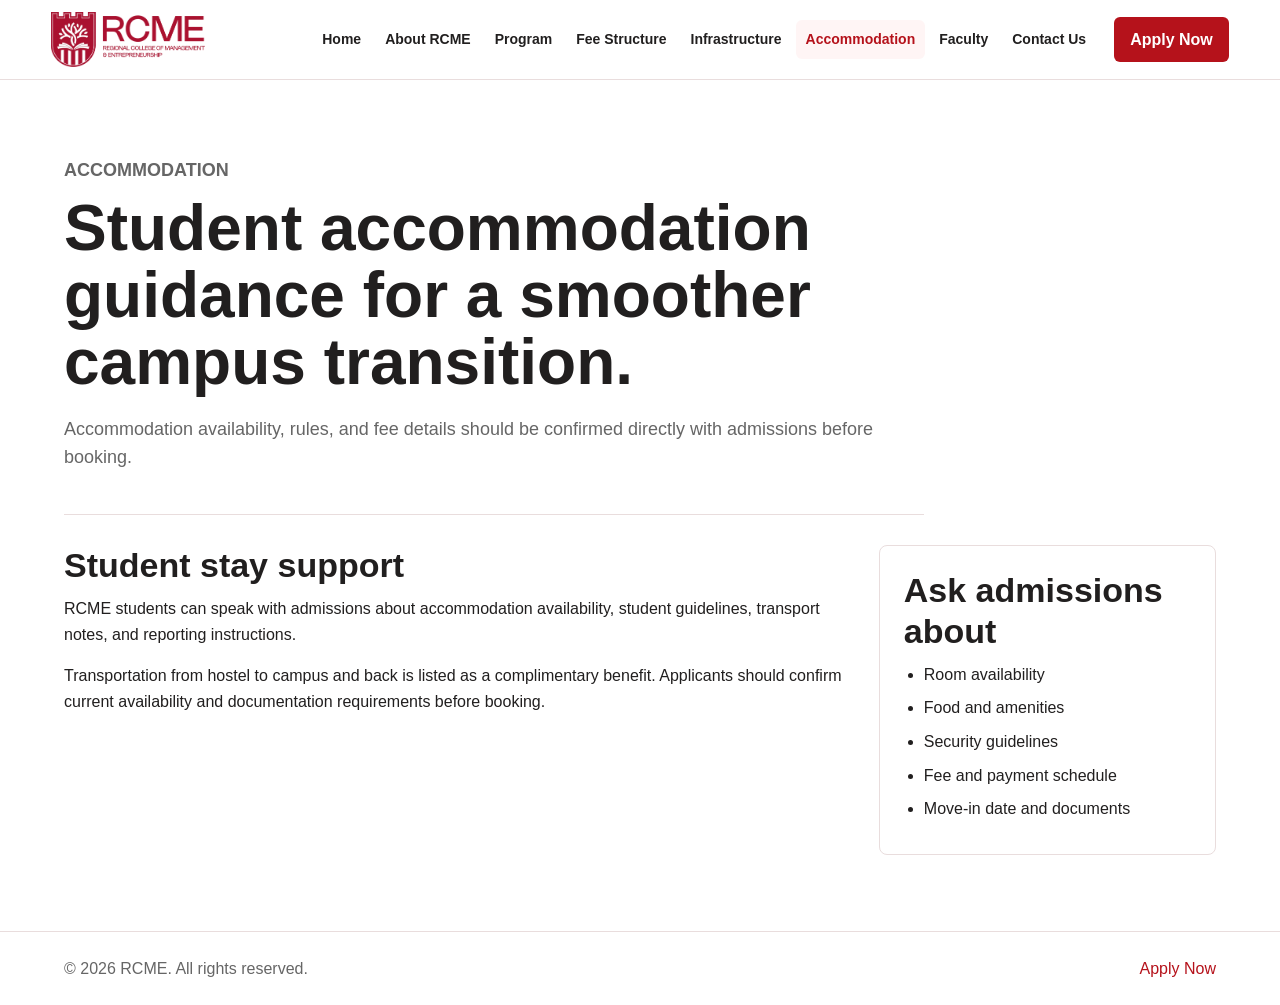
==== accommodation.html @ aa35186c "Build RCME static website" ====
<!doctype html>
<html lang="en">
<head>
  <meta charset="utf-8">
  <meta name="viewport" content="width=device-width, initial-scale=1">
  <title>Accommodation | RCME</title>
  <meta name="description" content="RCME accommodation information for students.">
  <link rel="stylesheet" href="css/styles.css">
</head>
<body>
  <header class="site-header">
    <a class="brand" href="index.html" aria-label="RCME home">
      <img src="assets/rcme_primary_red_transparent.png" alt="RCME logo">
    </a>
    <button class="nav-toggle" type="button" aria-expanded="false" aria-controls="site-nav">Menu</button>
    <nav class="site-nav" id="site-nav" aria-label="Primary navigation">
      <a href="index.html">Home</a>
      <a href="about.html">About RCME</a>
      <a href="program.html">Program</a>
      <a href="fee-structure.html">Fee Structure</a>
      <a href="infra.html">Infrastructure</a>
      <a href="accommodation.html" aria-current="page">Accommodation</a>
      <a href="faculty-domestic.html">Faculty</a>
      <a href="contact.html">Contact Us</a>
    </nav>
    <a class="apply-link" href="https://apply.rcmb.in">Apply Now</a>
  </header>

  <main class="page">
    <section class="page-hero">
      <p class="eyebrow">Accommodation</p>
      <h1>Student accommodation guidance for a smoother campus transition.</h1>
      <p>Accommodation availability, rules, and fee details should be confirmed directly with admissions before booking.</p>
    </section>

    <section class="content-grid">
      <article>
        <h2>Student stay support</h2>
        <p>RCME students can speak with admissions about accommodation availability, student guidelines, transport notes, and reporting instructions.</p>
        <p>Transportation from hostel to campus and back is listed as a complimentary benefit. Applicants should confirm current availability and documentation requirements before booking.</p>
      </article>
      <aside class="info-panel">
        <h2>Ask admissions about</h2>
        <ul class="check-list">
          <li>Room availability</li>
          <li>Food and amenities</li>
          <li>Security guidelines</li>
          <li>Fee and payment schedule</li>
          <li>Move-in date and documents</li>
        </ul>
      </aside>
    </section>
  </main>

  <footer class="site-footer">
    <p>&copy; 2026 RCME. All rights reserved.</p>
    <a href="https://apply.rcmb.in">Apply Now</a>
  </footer>

  <script src="js/main.js"></script>
</body>
</html>
---- css/styles.css ----
:root {
  --red: #b5121b;
  --red-dark: #7f0d14;
  --ink: #211f1f;
  --muted: #666;
  --line: #e9dddd;
  --soft: #fff5f5;
  --white: #fff;
}

* {
  box-sizing: border-box;
}

body {
  margin: 0;
  color: var(--ink);
  background: var(--white);
  font-family: Arial, Helvetica, sans-serif;
  line-height: 1.6;
}

img {
  display: block;
  max-width: 100%;
}

a {
  color: var(--red);
  text-decoration: none;
}

a:hover {
  color: var(--red-dark);
}

.site-header {
  position: sticky;
  top: 0;
  z-index: 10;
  display: flex;
  align-items: center;
  gap: 18px;
  min-height: 76px;
  padding: 12px clamp(18px, 4vw, 56px);
  border-bottom: 1px solid var(--line);
  background: rgba(255, 255, 255, 0.96);
}

.brand {
  flex: 0 0 auto;
}

.brand img {
  width: 154px;
  height: auto;
}

.site-nav {
  display: flex;
  align-items: center;
  gap: 4px;
  margin-left: auto;
}

.site-nav a {
  padding: 8px 10px;
  border-radius: 6px;
  color: var(--ink);
  font-size: 14px;
  font-weight: 700;
}

.site-nav a:hover,
.site-nav a[aria-current="page"] {
  color: var(--red);
  background: var(--soft);
}

.apply-link,
.button {
  display: inline-flex;
  align-items: center;
  justify-content: center;
  min-height: 42px;
  padding: 10px 16px;
  border-radius: 6px;
  font-weight: 700;
}

.apply-link,
.button.primary {
  color: var(--white);
  background: var(--red);
}

.apply-link:hover,
.button.primary:hover {
  color: var(--white);
  background: var(--red-dark);
}

.button.secondary {
  color: var(--red);
  border: 1px solid var(--red);
  background: var(--white);
}

.nav-toggle {
  display: none;
  min-height: 40px;
  padding: 8px 12px;
  border: 1px solid var(--line);
  border-radius: 6px;
  color: var(--red);
  background: var(--white);
  font-weight: 700;
}

.hero {
  display: grid;
  grid-template-columns: minmax(0, 1.3fr) minmax(220px, 0.7fr);
  gap: clamp(28px, 5vw, 72px);
  align-items: center;
  min-height: calc(100vh - 76px);
  padding: clamp(42px, 7vw, 92px) clamp(18px, 5vw, 76px);
  background: linear-gradient(120deg, #fff 0%, #fff 58%, var(--soft) 58%, var(--soft) 100%);
}

.hero-content {
  max-width: 780px;
}

.eyebrow {
  margin: 0 0 10px;
  color: var(--red);
  font-size: 13px;
  font-weight: 800;
  letter-spacing: 0;
  text-transform: uppercase;
}

h1,
h2,
h3,
p {
  margin-top: 0;
}

h1 {
  margin-bottom: 18px;
  font-size: clamp(36px, 6vw, 64px);
  line-height: 1.05;
}

h2 {
  margin-bottom: 10px;
  font-size: clamp(24px, 3vw, 34px);
  line-height: 1.2;
}

h3 {
  margin-bottom: 8px;
  font-size: 20px;
}

.hero p,
.page-hero p {
  color: var(--muted);
  font-size: 18px;
}

.hero-actions {
  display: flex;
  flex-wrap: wrap;
  gap: 12px;
  margin-top: 26px;
}

.hero-mark {
  display: grid;
  place-items: center;
}

.hero-mark img {
  width: min(320px, 70vw);
}

.section,
.page {
  padding: clamp(36px, 6vw, 76px) clamp(18px, 5vw, 76px);
}

.section-soft {
  background: var(--soft);
}

.compact-section {
  padding-right: 0;
  padding-left: 0;
}

.section-heading,
.page-hero {
  max-width: 860px;
  margin-bottom: 30px;
}

.page-hero {
  padding-bottom: 24px;
  border-bottom: 1px solid var(--line);
}

.feature-grid {
  display: grid;
  grid-template-columns: repeat(3, minmax(0, 1fr));
  gap: 18px;
}

.feature-card,
.info-panel,
.contact-panel,
.faculty-row {
  border: 1px solid var(--line);
  border-radius: 8px;
  background: var(--white);
}

.feature-card,
.info-panel {
  padding: 24px;
}

.feature-card p,
.info-panel p,
.faculty-row p,
.contact-panel p {
  color: var(--muted);
}

.content-grid {
  display: grid;
  grid-template-columns: minmax(0, 1.4fr) minmax(260px, 0.6fr);
  gap: 28px;
  align-items: start;
}

.check-list {
  margin: 0;
  padding-left: 20px;
}

.check-list li {
  margin-bottom: 8px;
}

.table-wrap {
  overflow-x: auto;
  border: 1px solid var(--line);
  border-radius: 8px;
}

table {
  width: 100%;
  border-collapse: collapse;
  min-width: 560px;
}

th,
td {
  padding: 16px;
  border-bottom: 1px solid var(--line);
  text-align: left;
}

th {
  color: var(--white);
  background: var(--red);
}

tr:last-child td {
  border-bottom: 0;
}

.faculty-list {
  display: grid;
  gap: 16px;
}

.contact-panel {
  display: grid;
  grid-template-columns: minmax(0, 1fr) auto;
  gap: 22px;
  align-items: center;
  padding: 24px;
}

.faculty-row {
  padding: 24px;
}

.text-link {
  font-weight: 800;
  white-space: nowrap;
}

.contact-details {
  min-width: min(320px, 100%);
  padding: 20px;
  border-radius: 8px;
  background: var(--soft);
}

.site-footer {
  display: flex;
  justify-content: space-between;
  gap: 16px;
  padding: 24px clamp(18px, 5vw, 76px);
  color: var(--muted);
  border-top: 1px solid var(--line);
}

.site-footer p {
  margin: 0;
}

@media (max-width: 1080px) {
  .site-header {
    align-items: flex-start;
    flex-wrap: wrap;
  }

  .nav-toggle {
    display: inline-flex;
    margin-left: auto;
  }

  .site-nav {
    display: none;
    flex-basis: 100%;
    flex-direction: column;
    align-items: stretch;
    order: 4;
    margin-left: 0;
  }

  .site-nav.is-open {
    display: flex;
  }

  .site-nav a {
    padding: 10px 0;
  }

  .apply-link {
    order: 3;
  }
}

@media (max-width: 760px) {
  .site-header {
    gap: 10px;
  }

  .brand img {
    width: 128px;
  }

  .apply-link {
    width: 100%;
    order: 5;
  }

  .hero {
    grid-template-columns: 1fr;
    min-height: auto;
    background: var(--white);
  }

  .hero-mark {
    justify-content: start;
    padding: 18px;
    border-radius: 8px;
    background: var(--soft);
  }

  .feature-grid,
  .content-grid,
  .faculty-row,
  .contact-panel {
    grid-template-columns: 1fr;
  }

  .site-footer {
    flex-direction: column;
  }
}
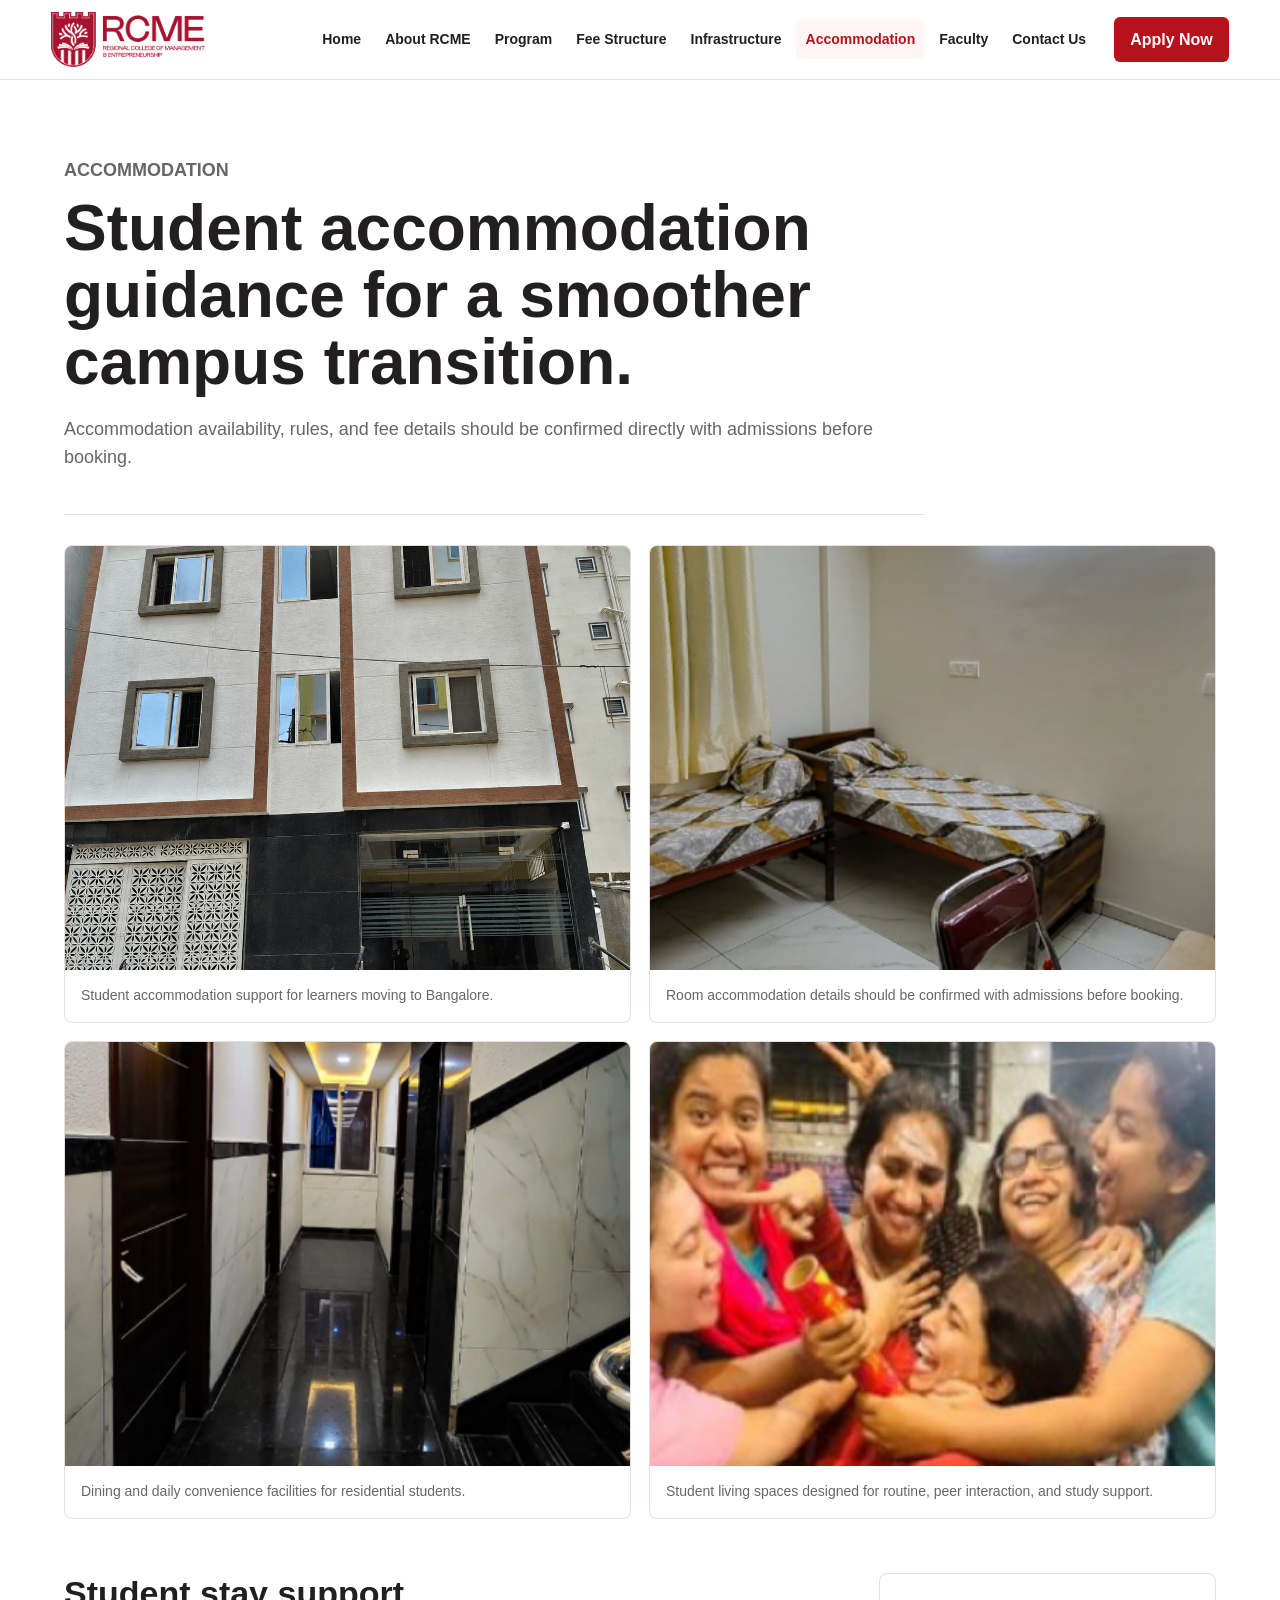
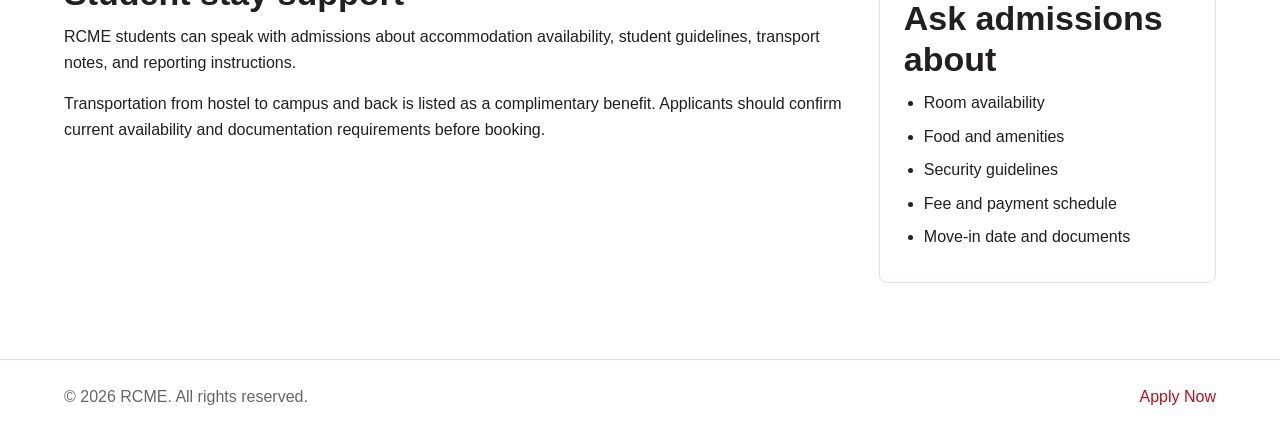
==== commit 10420145: "Add RCME images faculty profiles and domain" ====
--- a/accommodation.html
+++ b/accommodation.html
@@ -33,6 +33,25 @@
       <p>Accommodation availability, rules, and fee details should be confirmed directly with admissions before booking.</p>
     </section>
 
+    <section class="media-grid" aria-label="RCME accommodation gallery">
+      <figure class="media-card">
+        <img src="assets/campus/hostel.png" alt="Student hostel accommodation">
+        <figcaption>Student accommodation support for learners moving to Bangalore.</figcaption>
+      </figure>
+      <figure class="media-card">
+        <img src="assets/campus/room-accommodation.jpg" alt="Hostel room accommodation">
+        <figcaption>Room accommodation details should be confirmed with admissions before booking.</figcaption>
+      </figure>
+      <figure class="media-card">
+        <img src="assets/campus/dining.jpg" alt="Dining facility for students">
+        <figcaption>Dining and daily convenience facilities for residential students.</figcaption>
+      </figure>
+      <figure class="media-card">
+        <img src="assets/campus/hostel-life.jpg" alt="Student life at hostel accommodation">
+        <figcaption>Student living spaces designed for routine, peer interaction, and study support.</figcaption>
+      </figure>
+    </section>
+
     <section class="content-grid">
       <article>
         <h2>Student stay support</h2>
--- a/css/styles.css
+++ b/css/styles.css
@@ -217,6 +217,37 @@
   gap: 18px;
 }
 
+.media-grid {
+  display: grid;
+  grid-template-columns: repeat(2, minmax(0, 1fr));
+  gap: 18px;
+  margin-bottom: clamp(28px, 5vw, 54px);
+}
+
+.media-grid-large {
+  grid-template-columns: repeat(4, minmax(0, 1fr));
+}
+
+.media-card {
+  margin: 0;
+  overflow: hidden;
+  border: 1px solid var(--line);
+  border-radius: 8px;
+  background: var(--white);
+}
+
+.media-card img {
+  width: 100%;
+  aspect-ratio: 4 / 3;
+  object-fit: cover;
+}
+
+.media-card figcaption {
+  padding: 14px 16px 16px;
+  color: var(--muted);
+  font-size: 14px;
+}
+
 .feature-card,
 .info-panel,
 .contact-panel,
@@ -285,6 +316,48 @@
 .faculty-list {
   display: grid;
   gap: 16px;
+}
+
+.faculty-grid {
+  display: grid;
+  grid-template-columns: repeat(2, minmax(0, 1fr));
+  gap: 18px;
+}
+
+.faculty-card {
+  display: grid;
+  grid-template-columns: 140px minmax(0, 1fr);
+  gap: 18px;
+  align-items: start;
+  padding: 18px;
+  border: 1px solid var(--line);
+  border-radius: 8px;
+  background: var(--white);
+}
+
+.faculty-card img {
+  width: 140px;
+  aspect-ratio: 1 / 1;
+  border-radius: 8px;
+  object-fit: cover;
+  background: var(--soft);
+}
+
+.faculty-card h2 {
+  margin-bottom: 4px;
+  font-size: 20px;
+}
+
+.faculty-role {
+  margin-bottom: 10px;
+  color: var(--red);
+  font-weight: 800;
+}
+
+.faculty-focus {
+  margin-bottom: 0;
+  color: var(--ink);
+  font-weight: 700;
 }
 
 .contact-panel {
@@ -385,12 +458,25 @@
   }
 
   .feature-grid,
+  .faculty-grid,
+  .media-grid,
+  .media-grid-large,
   .content-grid,
   .faculty-row,
   .contact-panel {
     grid-template-columns: 1fr;
   }
 
+  .faculty-card {
+    grid-template-columns: 96px minmax(0, 1fr);
+    gap: 14px;
+    padding: 14px;
+  }
+
+  .faculty-card img {
+    width: 96px;
+  }
+
   .site-footer {
     flex-direction: column;
   }
